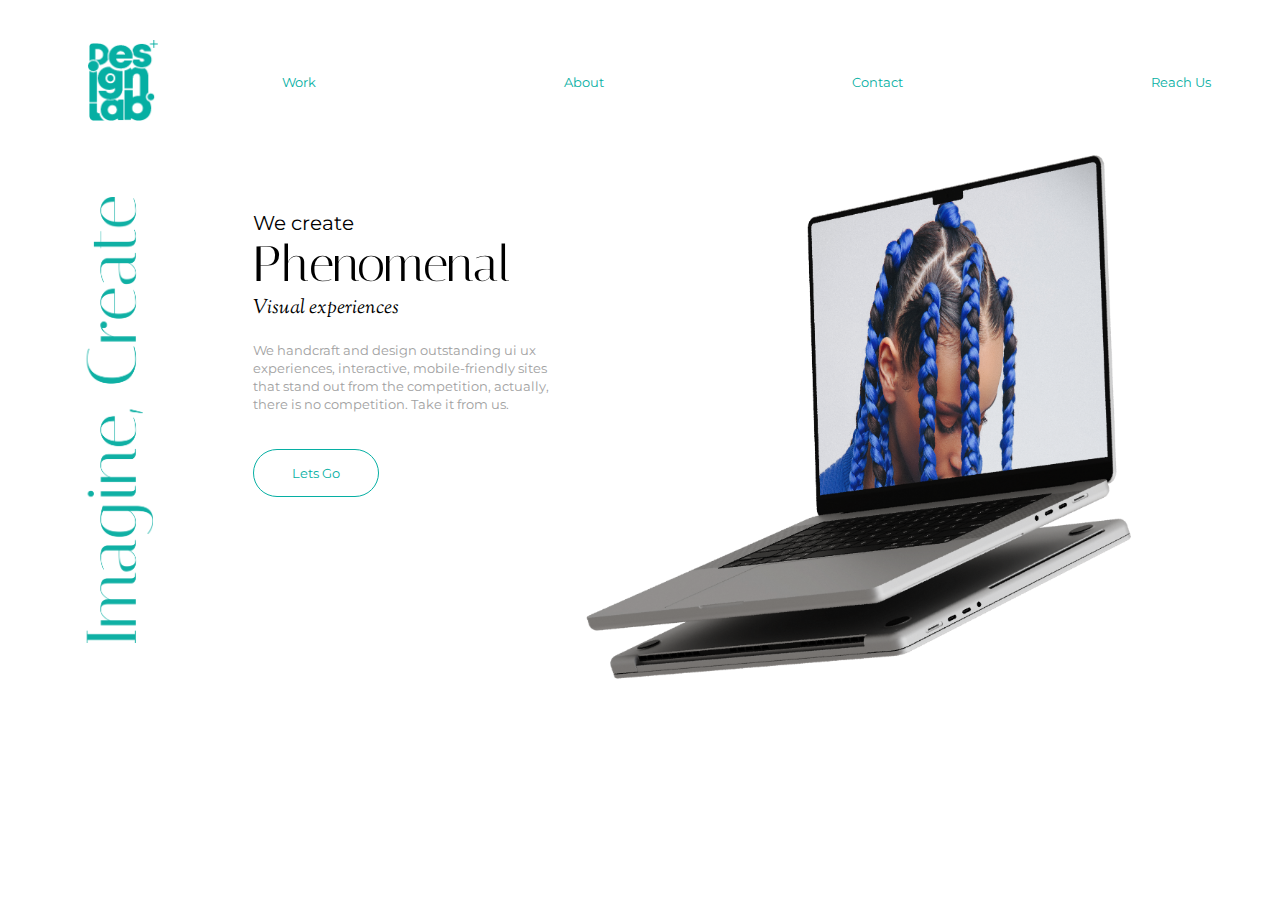
==== Designlab.html @ 9d1af755 "Add files via upload" ====
<!DOCTYPE html>
<html>
    <head>
        <title>Designlab</title>
        <link rel="stylesheet" href="Designlab.css">
        
        <link rel="preconnect" href="https://fonts.googleapis.com">
        <link rel="preconnect" href="https://fonts.gstatic.com" crossorigin>
        <link href="https://fonts.googleapis.com/css2?family=Italiana&family=Montserrat&family=Sorts+Mill+Goudy:ital@1&display=swap" rel="stylesheet">
    </head>
    <body>
        <div class="Header_elements_div">
            <div class="designlab_logo_div">
             <img class="designlablogo" src="Images/designlab_logo.png">
            </div>

            <div class="Buttons_div">
             <button class="Work_button">Work</button>
             <button class="About_button">About</button>
             <button class="Contact_button">Contact</button>
             <button class="ReachUs_button">Reach Us</button>
            </div>
        </div>
        <div class="landing_page_elements_div">
            <div class="imagine_create_div">
                <img class="imagine_create" src="Images/imagine_create_vertical-01.png">
            </div>
            <div class="we_create_phenomenal_div">
                <p class="we_create_phenomenal"> <span class="we_create_txt">We create</span>  <br> <span class="phenomenal">Phenomenal</span> <br> <span class="Visual_experiences">Visual experiences</span> <br> <br> <span class="paragraph_text"> We handcraft and design outstanding ui ux <br> experiences, interactive, mobile-friendly sites <br> that stand out from the competition, actually, <br> 
                    there is no competition. Take it from us.</span>
                </p>
                <button class="lets_go_button">Lets Go</button>
            </div>

            <div class="floating_mac_div">
                <img class="floating_mac" src="Images/floating_mac.png">
            </div>
        </div>
    </body>
</html>
---- Designlab.css ----
.designlablogo{
    margin-left: 80px;
    width: 70px;}

.Work_button {
    font-family: 'Montserrat';
    margin-right: 206px;
    display: inline-block;
    background-color: #ffffff;
    border: #ffffff 1px solid;
    color: #06AFA3;
    border-radius: 30px;
    padding-left: 20px;
    padding-right: 20px;
    padding-top: 5px;
    padding-bottom: 5px;
    transition-duration: 500ms;
    transition: ease-in-out;}
    
.Work_button:hover{
    border-color: #2b2828;}

.About_button {
    font-family: 'Montserrat';
    margin-right: 206px;
    display: inline-block;
    background-color: #ffffff;
    color: #06AFA3;
    border-style: solid;
    border-color: #ffffff;
    border-radius: 30px; 
    border-width: 1px;
    padding-left: 20px;
    padding-right: 20px;
    padding-top: 5px;
    padding-bottom: 5px;}

.Contact_button {
    font-family: 'Montserrat';
    margin-right: 206px;
    display: inline-block;
    background-color: #ffffff;
    color:#06AFA3;
    border-style: solid;
    border-color: #ffffff;
    border-radius: 30px;
    border-width: 1px;
    padding-left: 20px;
    padding-right: 20px;
    padding-top: 5px;
    padding-bottom: 5px;}

.ReachUs_button {
    font-family: 'Montserrat';
    margin-right: 40px;
    display: inline-block;
    background-color: #ffffff;
    color:#06AFA3;
    border-style: solid;
    border-color: #ffffff;
    border-radius: 30px;
    border-width: 1px;
    padding-left: 20px;
    padding-right: 20px;
    padding-top: 5px;
    padding-bottom: 5px;}

.Header_elements_div{
    margin-top: 40px;
    display: flex;
    justify-content: space-between;
    align-items: center;}        

.designlab_logo_div{
    display: inline-block;}

.Buttons_div{
    display: flex;
    justify-content: flex-start;
    margin-right: 0px;
    align-items: center;
    float: right;}

.imagine_create{
    width: 70px;
    margin-left: 75px;
    margin-top: 72px;}
    
.imagine_create_div{
    display: inline-block;}
    
.we_create_phenomenal{
    display: inline-block;}

.landing_page_elements_div{
    display: flex;}
    
.we_create_txt{
    font-family: 'montserrat';
    font-size: 20px;}    

.phenomenal{
    font-family: 'italiana';
    font-size: 50px;}

.Visual_experiences{
    font-family: 'Sorts Mill Goudy';
    font-style: italic;
    font-size: 20px;}    

.we_create_phenomenal_div{
    margin-left: 100px;
    margin-top: 70px;}    

.floating_mac{
    width: 600px;
    margin-top: 0px;}
    
.text_paragraph_div{
    display: flex;}
    
.paragraph_text{
    font-family: 'montserrat';
    font-size: 13px;
    color: #A1A1A1;}
    
.lets_go_button{
    display: flex;
    font-family: 'montserrat';
    color: #06AFA3;
    background-color: #ffffff;
    border: #06AFA3 solid 1.3px;
    padding: 15px 38px 15px 38px;
    border-radius: 30px;
    margin-top: 20px ;}

.lets_go_button:hover{
    background-color: #06AFA3;
    color: #ffffff;
    transition: ease-in-out;
    transition-duration: 200ms;
}
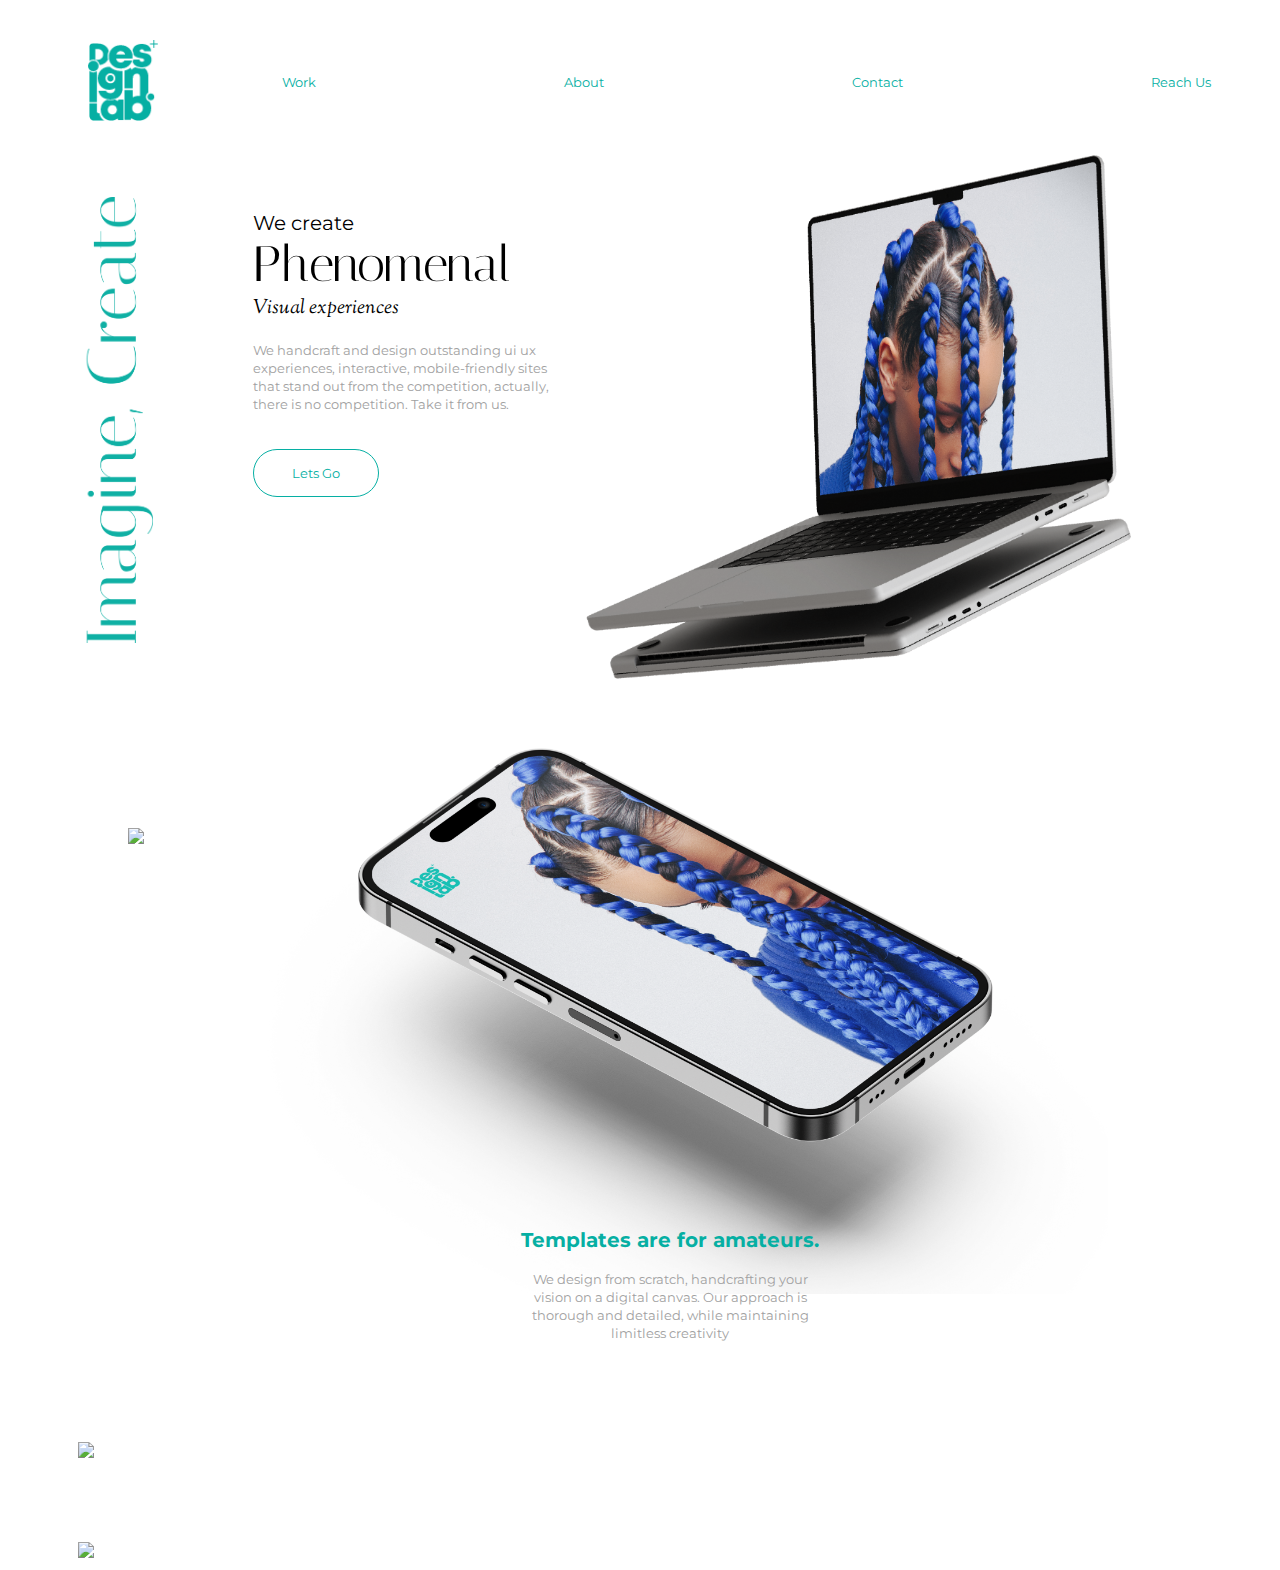
==== commit 0b2b9980: "Update Designlab.html" ====
--- a/Designlab.html
+++ b/Designlab.html
@@ -6,7 +6,7 @@
         
         <link rel="preconnect" href="https://fonts.googleapis.com">
         <link rel="preconnect" href="https://fonts.gstatic.com" crossorigin>
-        <link href="https://fonts.googleapis.com/css2?family=Italiana&family=Montserrat&family=Sorts+Mill+Goudy:ital@1&display=swap" rel="stylesheet">
+        <link href="https://fonts.googleapis.com/css2?family=Italiana&family=Montserrat:wght@400;700&family=Sorts+Mill+Goudy:ital@1&display=swap" rel="stylesheet">
     </head>
     <body>
         <div class="Header_elements_div">
@@ -36,5 +36,19 @@
                 <img class="floating_mac" src="Images/floating_mac.png">
             </div>
         </div>
+        <div class="meticulous_div">
+            <img class="meticulously_handcrafted" src="Images/meticulously_handcrafted-01.png">
+            <img class="floating_iphone" src="Images/floating_iphone.png">
+            <p class="amateurs"> <span class="amateurs_text">Templates are for amateurs.</span>  <br> <br> <span class="we_design">We design from scratch, handcrafting your <br> 
+                vision on a digital canvas. Our approach is <br> 
+                thorough and detailed, while maintaining <br> 
+                limitless creativity</span> </p>
+        </div>
+        <div class="the_design_process_div">
+            <img class="the_design_process" src="Images/the_design_process.svg">
+        </div>
+        <div class="roadmap_div">
+            <img class="roadmap" src="Images/roadmap.svg">
+        </div>
     </body>
-</html>+</html>
--- a/Designlab.css
+++ b/Designlab.css
@@ -138,5 +138,50 @@
     background-color: #06AFA3;
     color: #ffffff;
     transition: ease-in-out;
-    transition-duration: 200ms;
-}    +    transition-duration: 200ms;}
+
+.meticulous_div{
+    margin-top: 120px;
+    margin-left: 120px;
+}    
+    
+.meticulously_handcrafted{
+    display: inline-block;
+    width: 1000px;}
+    
+.floating_iphone{
+    width: 850px;
+    margin-top: -100px;
+    margin-left: 130px;}
+    
+.amateurs{
+    text-align: center;
+    margin-top: -70px;
+margin-right: 60px;}
+    
+.amateurs_text{
+    color: #06AFA3;
+    font-family: 'montserrat';
+    font-weight: bolder;
+    font-size: 20px;}
+    
+.we_design{
+    font-family: 'montserrat';
+    font-size: 13px;
+    color: #A1A1A1;}
+
+.the_design_process{
+    width: 1100px;}
+
+.the_design_process_div{
+    margin-top: 100px;
+    margin-left: 70px;}
+
+.roadmap{
+    width: 1100px;}
+    
+.roadmap_div{
+    margin-left: 70px;
+    margin-top: 80px;
+}
+    
